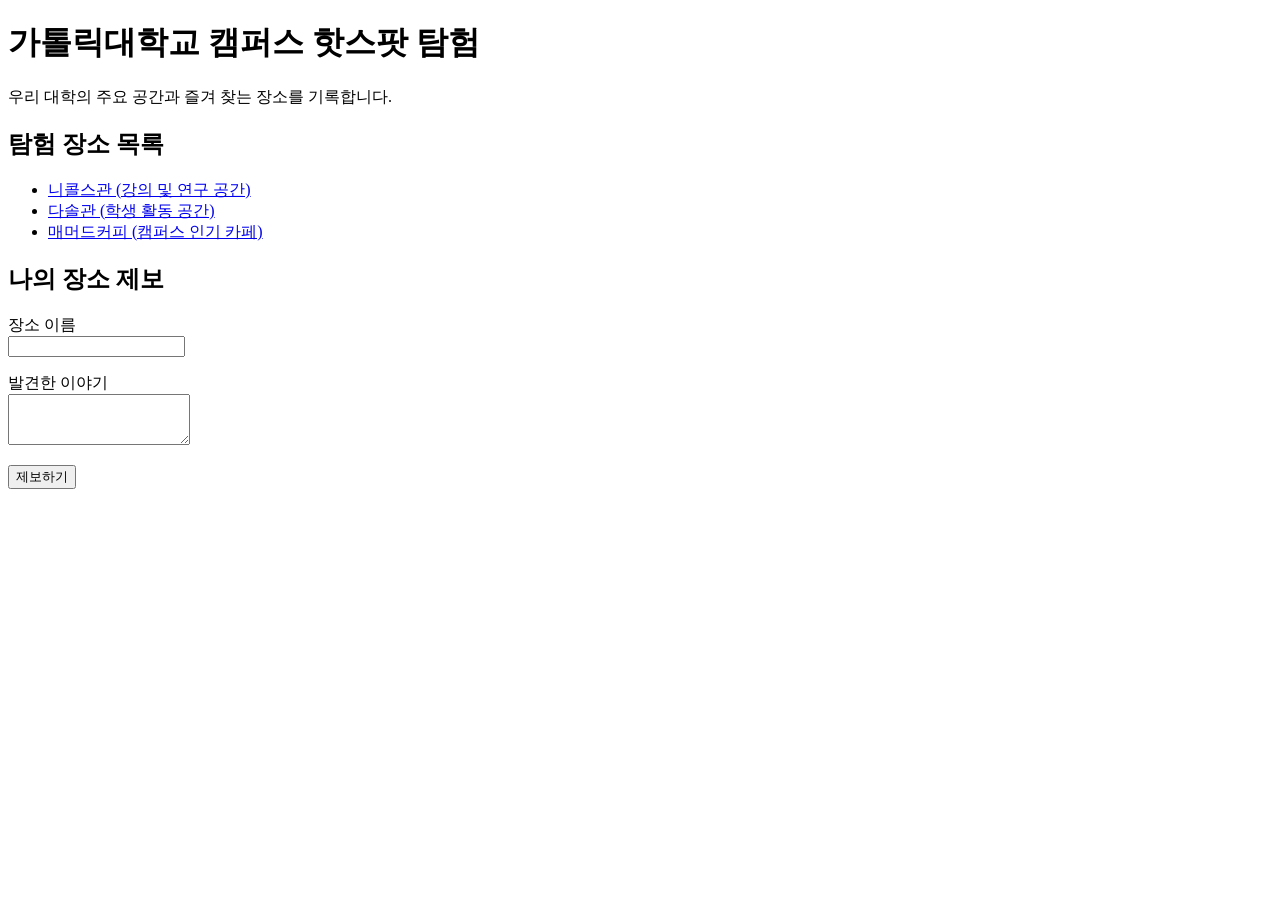
==== index.html @ 306f5da5 "first commit" ====
<!doctype html>
<html lang="ko">
<head>
  <meta charset="utf-8">
  <meta name="viewport" content="width=device-width, initial-scale=1">
  <title>가톨릭대학교 캠퍼스 핫스팟</title>
</head>
<body>
  <h1>가톨릭대학교 캠퍼스 핫스팟 탐험</h1>
  <p>우리 대학의 주요 공간과 즐겨 찾는 장소를 기록합니다.</p>
  
  <h2>탐험 장소 목록</h2>
  <ul>
    <li><a href="nichols.html">니콜스관 (강의 및 연구 공간)</a></li>
    <li><a href="dasol.html">다솔관 (학생 활동 공간)</a></li>
    <li><a href="mammoth.html">매머드커피 (캠퍼스 인기 카페)</a></li>
  </ul>

  <h2>나의 장소 제보</h2>
  <form action="#" method="get">
    <p>
      <label for="place">장소 이름</label><br>
      <input id="place" name="place" required>
    </p>
    <p>
      <label for="story">발견한 이야기</label><br>
      <textarea id="story" name="story" rows="3"></textarea>
    </p>
    <button type="submit">제보하기</button>
  </form>
</body>
</html>
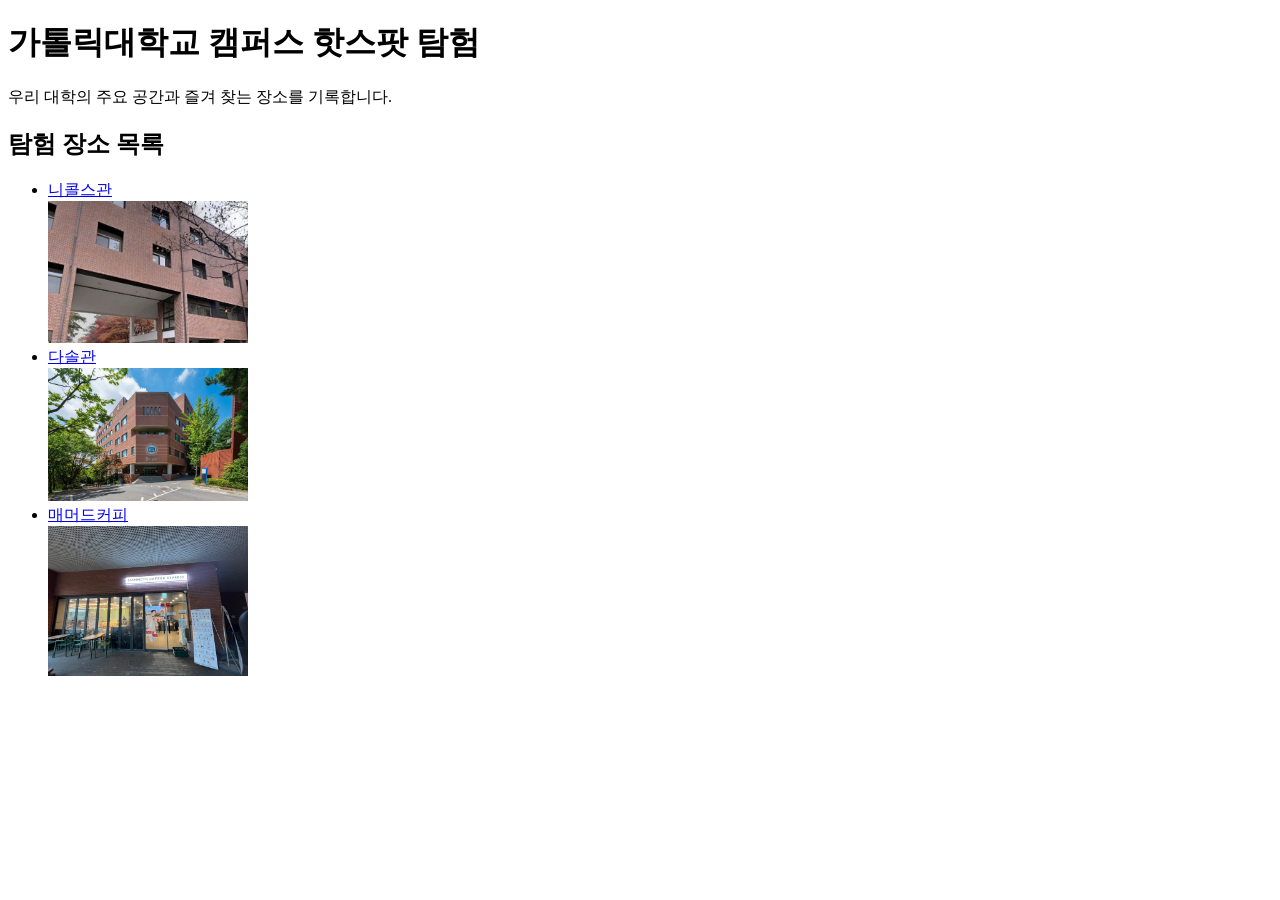
==== commit 7f2dc374: "add html files and campus images" ====
--- a/index.html
+++ b/index.html
@@ -11,22 +11,18 @@
   
   <h2>탐험 장소 목록</h2>
   <ul>
-    <li><a href="nichols.html">니콜스관 (강의 및 연구 공간)</a></li>
-    <li><a href="dasol.html">다솔관 (학생 활동 공간)</a></li>
-    <li><a href="mammoth.html">매머드커피 (캠퍼스 인기 카페)</a></li>
+    <li>
+      <a href="nichols.html">니콜스관</a><br>
+      <img src="images/nichols.jpg" alt="니콜스관 전경" width="200">
+    </li>
+    <li>
+      <a href="dasol.html">다솔관</a><br>
+      <img src="images/dasol.jpg" alt="다솔관 건물" width="200">
+    </li>
+    <li>
+      <a href="mammoth.html">매머드커피</a><br>
+      <img src="images/mammoth.jpg" alt="매머드커피 매장" width="200">
+    </li>
   </ul>
-
-  <h2>나의 장소 제보</h2>
-  <form action="#" method="get">
-    <p>
-      <label for="place">장소 이름</label><br>
-      <input id="place" name="place" required>
-    </p>
-    <p>
-      <label for="story">발견한 이야기</label><br>
-      <textarea id="story" name="story" rows="3"></textarea>
-    </p>
-    <button type="submit">제보하기</button>
-  </form>
 </body>
 </html>
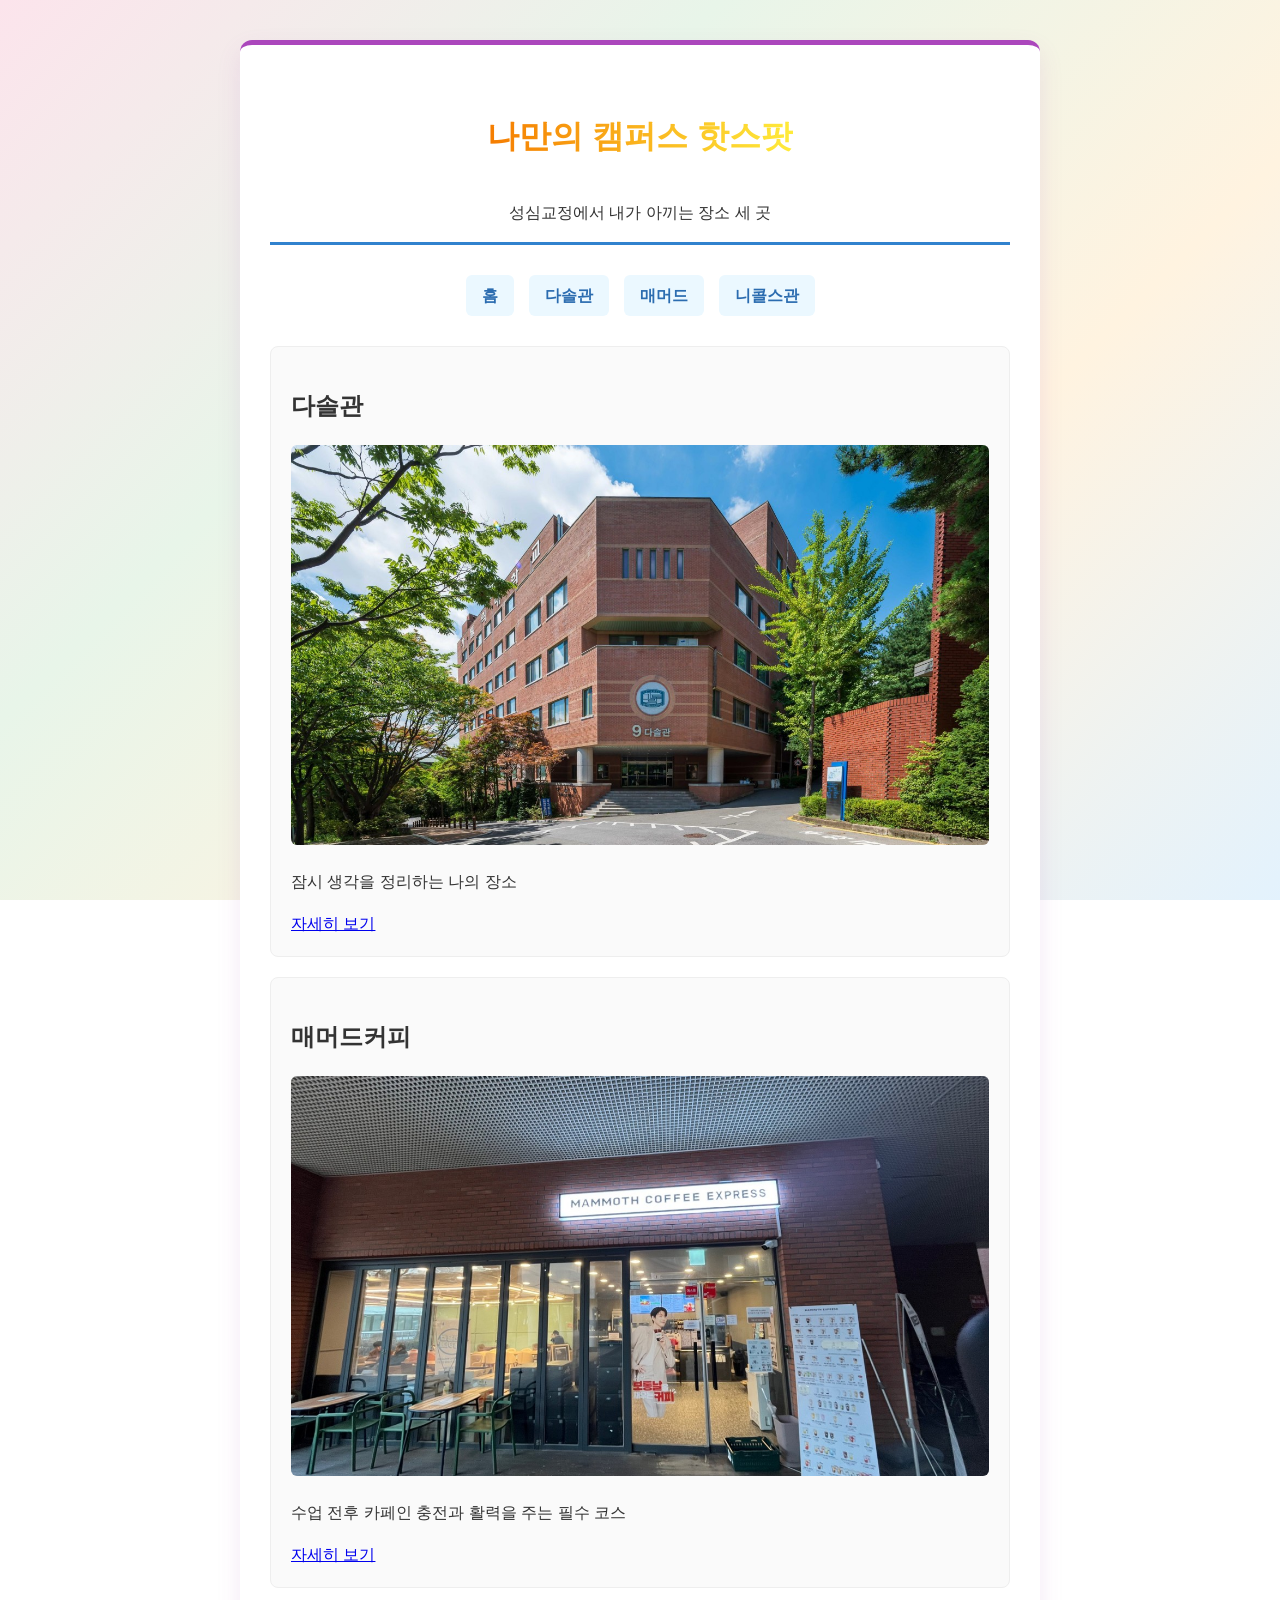
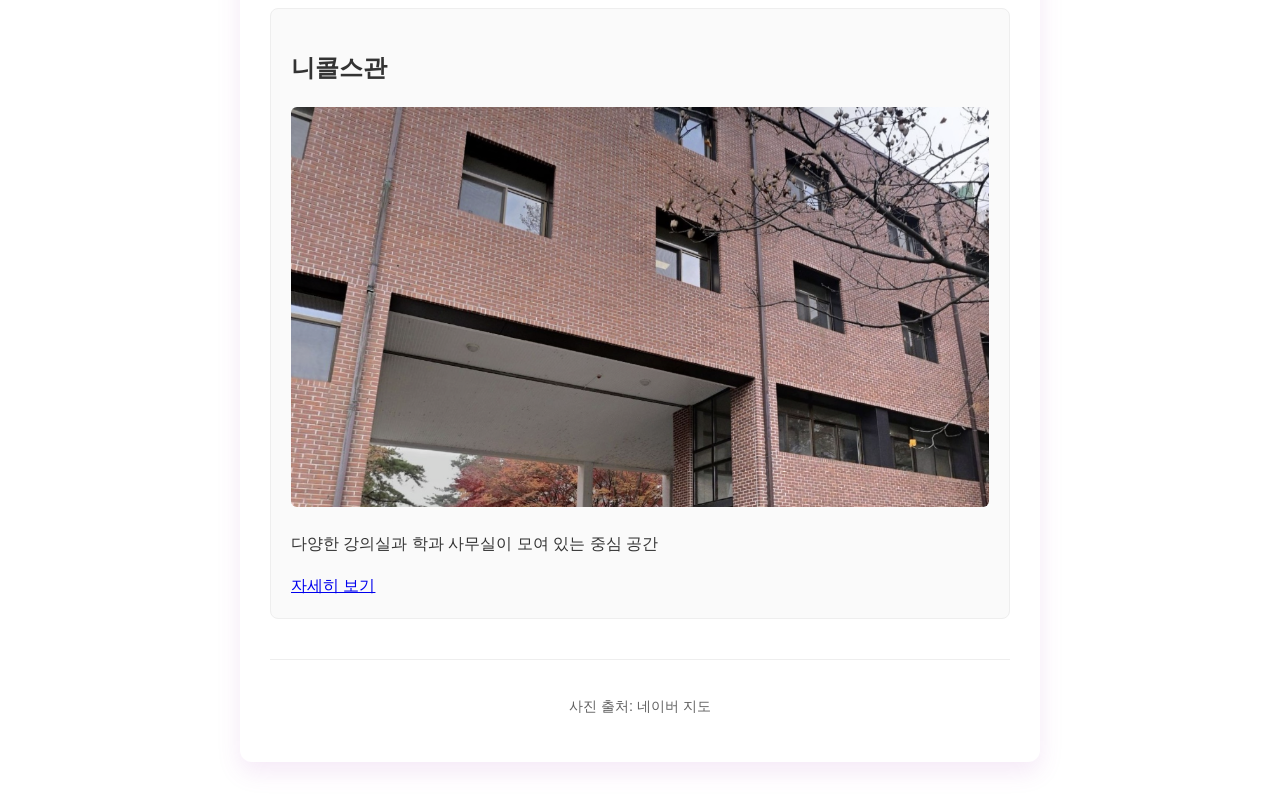
==== commit ffad9dc7: "3주차 과제: 네 페이지, 네 가지 분위기 구현 및 반응형 스타일 적용" ====
--- a/index.html
+++ b/index.html
@@ -1,28 +1,46 @@
-<!doctype html>
+<!DOCTYPE html>
 <html lang="ko">
 <head>
-  <meta charset="utf-8">
-  <meta name="viewport" content="width=device-width, initial-scale=1">
-  <title>가톨릭대학교 캠퍼스 핫스팟</title>
+    <meta charset="utf-8">
+    <meta name="viewport" content="width=device-width, initial-scale=1">
+    <title>나만의 캠퍼스 핫스팟</title>
+    <link rel="stylesheet" href="styles.css">
 </head>
-<body>
-  <h1>가톨릭대학교 캠퍼스 핫스팟 탐험</h1>
-  <p>우리 대학의 주요 공간과 즐겨 찾는 장소를 기록합니다.</p>
-  
-  <h2>탐험 장소 목록</h2>
-  <ul>
-    <li>
-      <a href="nichols.html">니콜스관</a><br>
-      <img src="images/nichols.jpg" alt="니콜스관 전경" width="200">
-    </li>
-    <li>
-      <a href="dasol.html">다솔관</a><br>
-      <img src="images/dasol.jpg" alt="다솔관 건물" width="200">
-    </li>
-    <li>
-      <a href="mammoth.html">매머드커피</a><br>
-      <img src="images/mammoth.jpg" alt="매머드커피 매장" width="200">
-    </li>
-  </ul>
+<body class="page-home">
+    <div class="page">
+        <header>
+            <h1>나만의 캠퍼스 핫스팟</h1>
+            <p>성심교정에서 내가 아끼는 장소 세 곳</p>
+        </header>
+        <nav>
+            <a href="index.html">홈</a>
+            <a href="dasol.html">다솔관</a>
+            <a href="mammoth.html">매머드</a>
+            <a href="nichols.html">니콜스관</a>
+        </nav>
+        <main>
+            <article class="place-card">
+                <h2>다솔관</h2>
+                <img src="images/dasol.jpg" alt="다솔관 풍경">
+                <p>잠시 생각을 정리하는 나의 장소</p>
+                <a href="dasol.html">자세히 보기</a>
+            </article>
+            <article class="place-card">
+                <h2>매머드커피</h2>
+                <img src="images/mammoth.jpg" alt="매머드커피 매장 전경">
+                <p>수업 전후 카페인 충전과 활력을 주는 필수 코스</p>
+                <a href="mammoth.html">자세히 보기</a>
+            </article>
+            <article class="place-card">
+                <h2>니콜스관</h2>
+                <img src="images/nichols.jpg" alt="니콜스관 전경">
+                <p>다양한 강의실과 학과 사무실이 모여 있는 중심 공간</p>
+                <a href="nichols.html">자세히 보기</a>
+            </article>
+        </main>
+        <footer>
+            <p>사진 출처: 네이버 지도</p>
+        </footer>
+    </div>
 </body>
 </html>
--- a/styles.css
+++ b/styles.css
@@ -0,0 +1,322 @@
+/* 공통 레이아웃 및 리셋 */
+* {
+    box-sizing: border-box;
+}
+
+body {
+    margin: 0;
+    font-family: 'Apple SD Gothic Neo', sans-serif;
+    line-height: 1.6;
+    background-color: #f4f6f9;
+    color: #333;
+}
+
+.page {
+    max-width: 800px;
+    margin: 40px auto;
+    background: #ffffff;
+    padding: 30px;
+    border-radius: 12px;
+    box-shadow: 0 4px 15px rgba(0, 0, 0, 0.05);
+}
+
+/* 헤더 영역 (처음으로 버튼 절대 위치 지정을 위해 relative 설정) */
+header {
+    text-align: center;
+    margin-bottom: 30px;
+    position: relative;
+    padding-top: 15px;
+}
+
+/* "처음으로" 버튼을 왼쪽 위로 이동 */
+header > a {
+    position: absolute;
+    top: 0;
+    left: 0;
+    font-size: 0.9rem;
+    padding: 6px 12px;
+    background-color: #f0f4f8;
+    border-radius: 6px;
+    text-decoration: none;
+    color: #4a5568;
+    transition: background 0.2s;
+}
+
+header > a:hover {
+    background-color: #e2e8f0;
+}
+
+nav {
+    display: flex;
+    justify-content: center;
+    gap: 15px;
+    margin-bottom: 30px;
+}
+
+nav a {
+    text-decoration: none;
+    font-weight: bold;
+    padding: 8px 16px;
+    border-radius: 6px;
+    transition: background 0.2s;
+}
+
+.place-card {
+    border: 1px solid #e1e4e8;
+    padding: 20px;
+    border-radius: 8px;
+    margin-bottom: 20px;
+}
+
+/* 이미지 크기 고정 및 상자 맞춤 설정 */
+.panel img, figure img, main img {
+    width: 100%;
+    max-height: 400px;
+    object-fit: cover;
+    border-radius: 6px;
+}
+
+.panel {
+    margin-bottom: 25px;
+    padding: 20px;
+    border-radius: 8px;
+    background: #fafbfc;
+}
+
+footer {
+    text-align: center;
+    margin-top: 40px;
+    font-size: 0.9rem;
+    color: #666;
+    border-top: 1px solid #eee;
+    padding-top: 20px;
+}
+
+/* ==========================
+   페이지별 네 가지 분위기 연출
+   ================---------- */
+
+/* 1. 홈 (모던하고 깔끔한 블루톤) */
+body.page-home header {
+    border-bottom: 3px solid #3182ce;
+}
+body.page-home nav a {
+    background-color: #ebf8ff;
+    color: #2b6cb0;
+}
+
+/* 2. 다솔관 (지적이고 차분한 네이비/그레이톤) */
+body.page-dasol {
+    background-color: #edf2f7;
+}
+body.page-dasol .page {
+    border-top: 5px solid #2d3748;
+}
+body.page-dasol nav a {
+    background-color: #e2e8f0;
+    color: #1a202c;
+}
+
+/* 3. 매머드커피 (활력 넘치는 오렌지/옐로우 여름톤) */
+body.page-mammoth {
+    background: linear-gradient(135deg, #e0f7fa 0%, #80deea 50%, #e0f7fa 100%);
+}
+body.page-mammoth .page {
+    border-top: 5px solid #ff9800;
+}
+body.page-mammoth header h1 {
+    background: linear-gradient(to right, #f57c00, #ffeb3b);
+    -webkit-background-clip: text;
+    -webkit-text-fill-color: transparent;
+    display: inline-block;
+}
+body.page-mammoth nav a {
+    background-color: #ffe0b2;
+    color: #e65100;
+}
+
+/* 4. 니콜스관 (안정감 있는 그린/브라운 랜드마크톤) */
+body.page-nichols {
+    background-color: #f0fff4;
+}
+body.page-nichols .page {
+    border-top: 5px solid #38a169;
+}
+body.page-nichols nav a {
+    background-color: #c6f6d5;
+    color: #22543d;
+}
+/* 다솔관 다크/진중한 톤 스타일 */
+body.page-dasol {
+    background-color: #1a202c; /* 어두운 네이비/그레이 배경 */
+    color: #e2e8f0;
+}
+body.page-dasol .page {
+    background-color: #2d3748; /* 본문 상자 배경도 어둡게 */
+    border-top: 5px solid #4a5568;
+    color: #f7fafc;
+}
+body.page-dasol header > a {
+    background-color: #4a5568;
+    color: #e2e8f0;
+}
+body.page-dasol header > a:hover {
+    background-color: #718096;
+}
+body.page-dasol .panel {
+    background: #1a202c;
+    border: 1px solid #4a5568;
+}
+body.page-dasol nav a {
+    background-color: #4a5568;
+    color: #e2e8f0;
+}
+body.page-dasol footer {
+    color: #a0aec0;
+    border-top-color: #4a5568;
+}
+/* 매머드커피 옵션 1: 청량한 여름 하늘과 레몬 톤 */
+body.page-mammoth {
+    background: linear-gradient(135deg, #e3f2fd 0%, #bbdefb 50%, #e1f5fe 100%);
+}
+body.page-mammoth .page {
+    background-color: #ffffff;
+    border-top: 5px solid #00bcd4; /* 시원한 아쿠아 블루 포인트 */
+    box-shadow: 0 10px 25px rgba(0, 188, 212, 0.15);
+}
+body.page-mammoth header h1 {
+    background: linear-gradient(to right, #0288d1, #ffb300); /* 블루 & 레몬 옐로우 그라데이션 */
+    -webkit-background-clip: text;
+    -webkit-text-fill-color: transparent;
+    display: inline-block;
+}
+body.page-mammoth .panel {
+    background: #f0f9ff;
+    border: 1px solid #bae6fd;
+}
+body.page-mammoth .panel h2 {
+    color: #0288d1;
+}
+body.page-mammoth .action {
+    background-color: #0288d1;
+    color: #ffffff;
+    border: none;
+}
+body.page-mammoth .action:hover {
+    background-color: #0369a1;
+}
+/* 모든 페이지의 메인 제목(h1)에 매머드커피와 같은 그라데이션 적용 */
+header h1 {
+    background: linear-gradient(to right, #f57c00, #ffeb3b);
+    -webkit-background-clip: text;
+    -webkit-text-fill-color: transparent;
+    display: inline-block;
+}
+/* 니콜스관 싱그러운 그린 랜드마크 톤 스타일 */
+body.page-nichols {
+    background-color: #e6f4ea; /* 은은하고 부드러운 연두/초록빛 배경 */
+    color: #202124;
+}
+body.page-nichols .page {
+    background-color: #ffffff;
+    border-top: 5px solid #137333; /* 묵직하고 안정감 있는 딥 그린 포인트 */
+    box-shadow: 0 10px 25px rgba(19, 115, 51, 0.12);
+}
+body.page-nichols header > a {
+    background-color: #ceead6;
+    color: #137333;
+}
+body.page-nichols header > a:hover {
+    background-color: #a8dab5;
+}
+body.page-nichols .panel {
+    background: #f1f8f4;
+    border: 1px solid #cce8d8;
+}
+body.page-nichols .panel h2 {
+    color: #137333;
+}
+body.page-nichols .action {
+    background-color: #137333;
+    color: #ffffff;
+    border: none;
+}
+body.page-nichols .action:hover {
+    background-color: #0d5224;
+}
+body.page-nichols nav a {
+    background-color: #ceead6;
+    color: #137333;
+}
+body.page-nichols footer {
+    color: #5f6368;
+    border-top-color: #e0e0e0;
+}
+/* 메인 페이지(index.html): 사계절을 아우르는 부드러운 그라데이션 톤 */
+body.page-home {
+    background: linear-gradient(135deg, #fce4ec 0%, #e8f5e9 33%, #fff3e0 66%, #e3f2fd 100%);
+    background-attachment: fixed;
+}
+body.page-home .page {
+    background-color: #ffffff;
+    border-top: 5px solid #ab47bc; /* 사계절을 상징하는 영롱한 퍼플/멀티 포인트 */
+    box-shadow: 0 10px 25px rgba(171, 71, 188, 0.12);
+}
+body.page-home header > a {
+    background-color: #f3e5f5;
+    color: #7b1fa2;
+}
+body.page-home header > a:hover {
+    background-color: #e1bee7;
+}
+body.page-home .place-card {
+    background: #fafafa;
+    border: 1px solid #eeeeee;
+    transition: transform 0.2s ease, box-shadow 0.2s ease;
+}
+body.page-home .place-card:hover {
+    transform: translateY(-3px);
+    box-shadow: 0 6px 15px rgba(0, 0, 0, 0.05);
+}
+body.page-home footer {
+    color: #616161;
+    border-top-color: #eeeeee;
+}
+/* 모바일 전용 반응형 @media 규칙 */
+@media (max-width: 600px) {
+    .page {
+        width: 95%;
+        margin: 15px auto;
+        padding: 15px;
+        border-radius: 8px;
+    }
+
+    header h1 {
+        font-size: 1.8rem;
+    }
+
+    header p {
+        font-size: 0.95rem;
+    }
+
+    nav {
+        flex-direction: column;
+        gap: 8px;
+    }
+
+    nav a {
+        display: block;
+        text-align: center;
+        padding: 10px;
+    }
+
+    .panel, .place-card {
+        padding: 15px;
+    }
+
+    header > a {
+        position: static;
+        display: inline-block;
+        margin-bottom: 10px;
+    }
+}
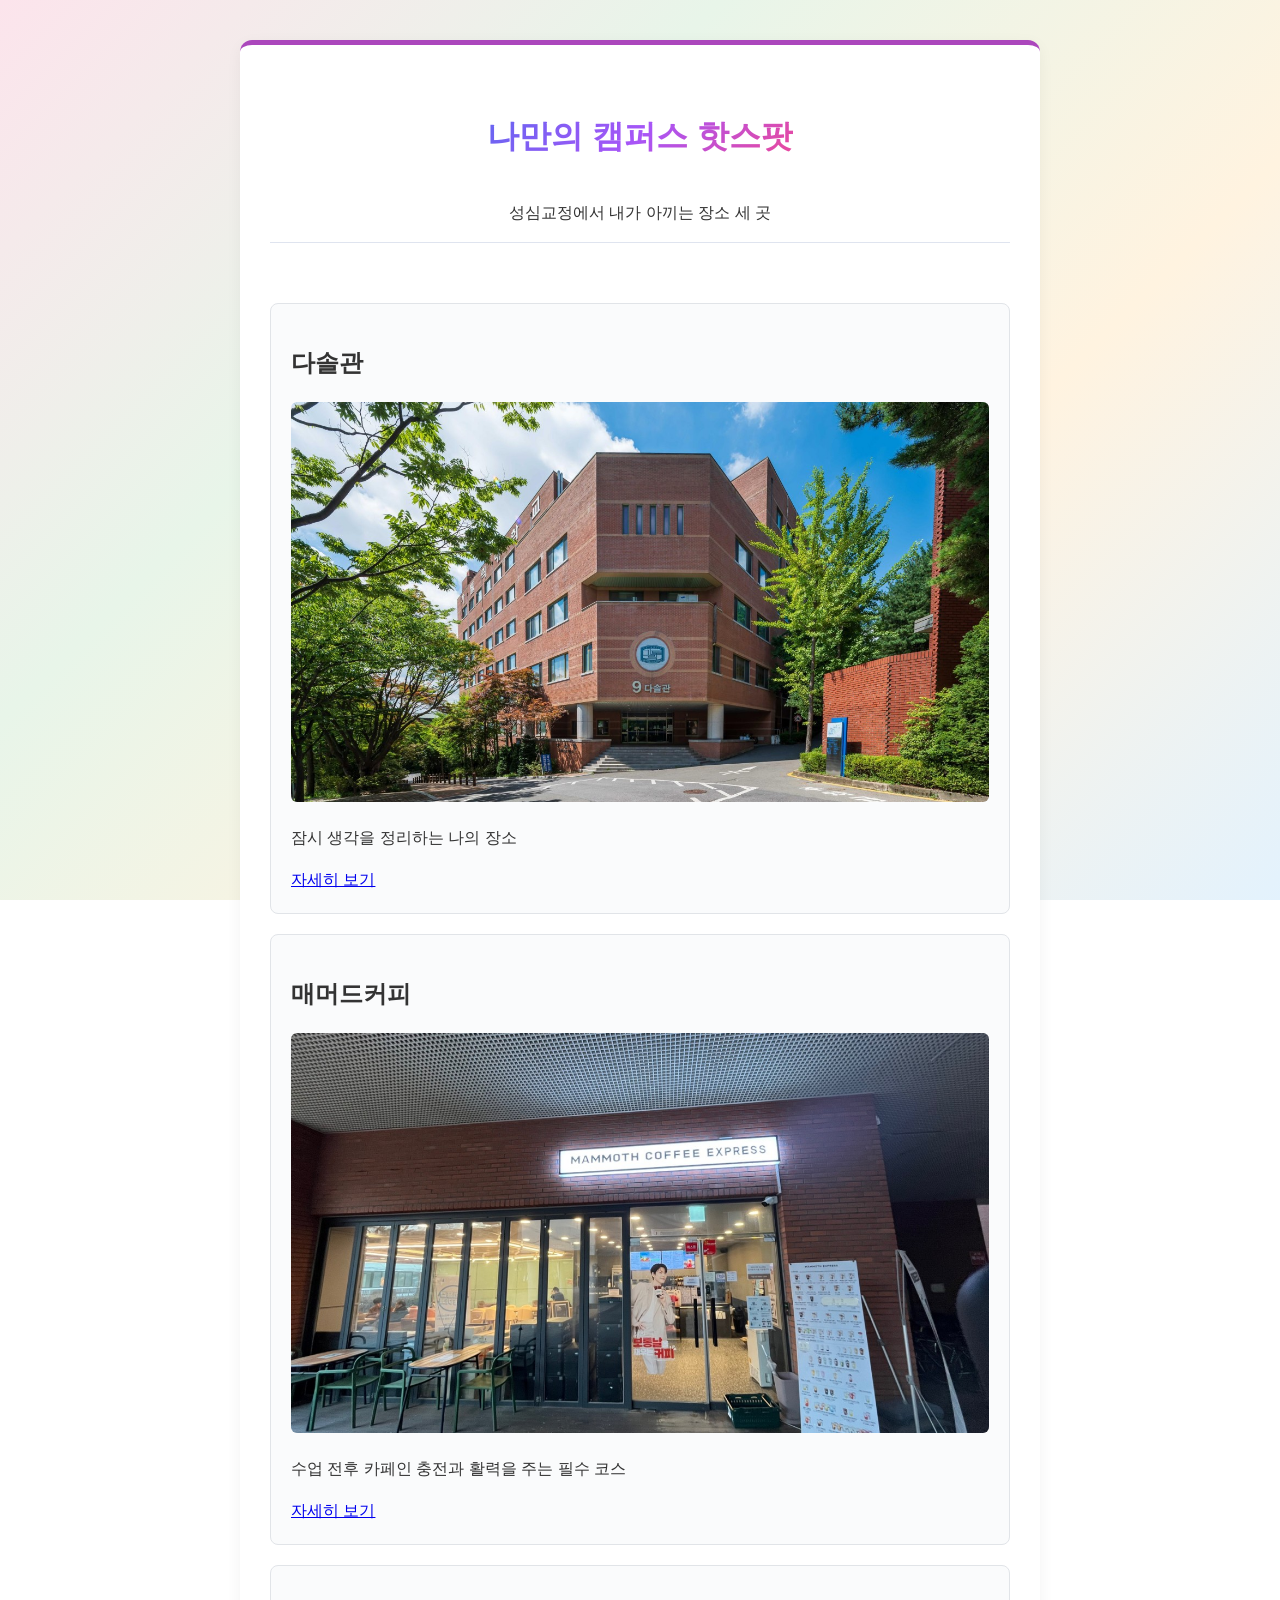
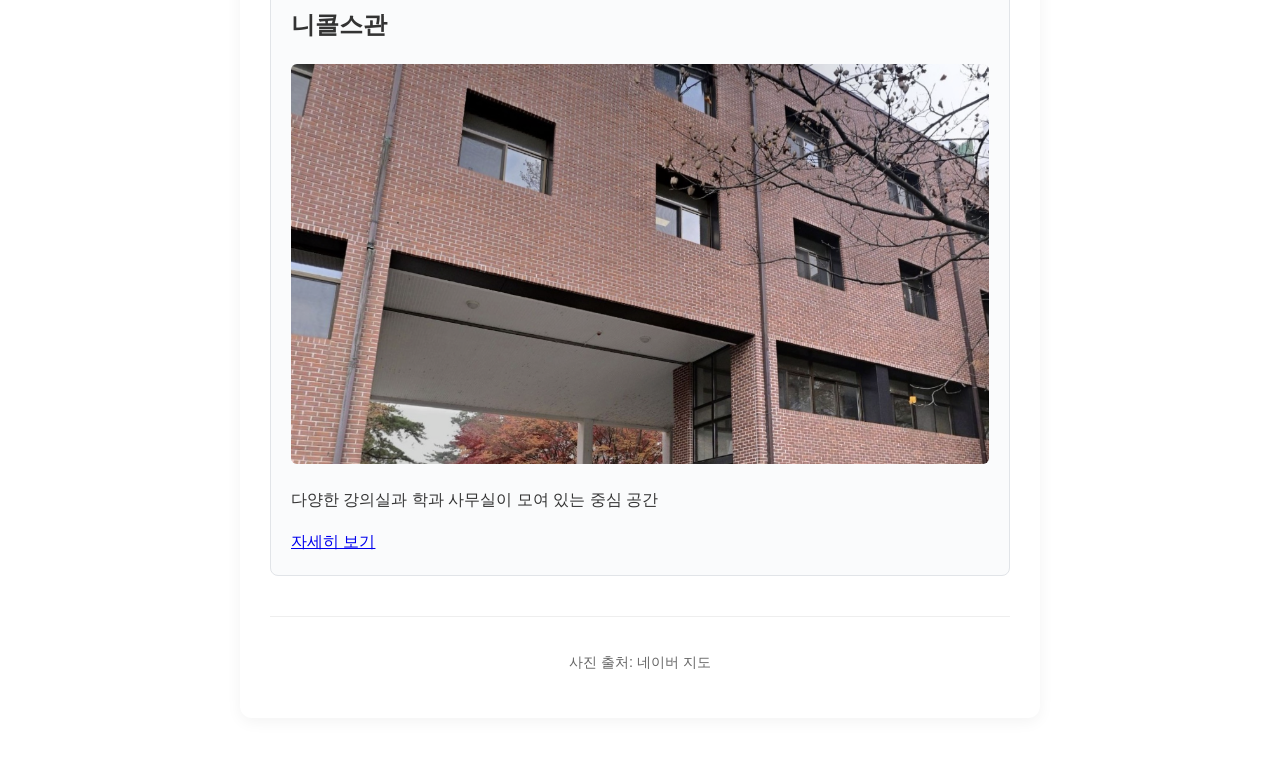
==== commit a04d93dc: "3주차 과제 최종 완료: 분위기 적용 및 모바일에서의 설정 완료" ====
--- a/index.html
+++ b/index.html
@@ -12,12 +12,10 @@
             <h1>나만의 캠퍼스 핫스팟</h1>
             <p>성심교정에서 내가 아끼는 장소 세 곳</p>
         </header>
-        <nav>
-            <a href="index.html">홈</a>
-            <a href="dasol.html">다솔관</a>
-            <a href="mammoth.html">매머드</a>
-            <a href="nichols.html">니콜스관</a>
-        </nav>
+
+        <!-- 인덱스 화면이므로 내비게이션 영역은 비워둠 -->
+        <nav></nav>
+
         <main>
             <article class="place-card">
                 <h2>다솔관</h2>
--- a/styles.css
+++ b/styles.css
@@ -1,50 +1,58 @@
-/* 공통 레이아웃 및 리셋 */
-* {
-    box-sizing: border-box;
-}
+/* ==========================
+   1. 공통 기본 및 레이아웃 스타일
+   ========================== */
+* { box-sizing: border-box; }
 
 body {
     margin: 0;
-    font-family: 'Apple SD Gothic Neo', sans-serif;
+    font-family: -apple-system, BlinkMacSystemFont, "Segoe UI", Roboto, "Helvetica Neue", Arial, sans-serif;
     line-height: 1.6;
     background-color: #f4f6f9;
-    color: #333;
+    color: #333333;
 }
 
 .page {
     max-width: 800px;
     margin: 40px auto;
-    background: #ffffff;
     padding: 30px;
+    background-color: #ffffff;
     border-radius: 12px;
     box-shadow: 0 4px 15px rgba(0, 0, 0, 0.05);
 }
 
-/* 헤더 영역 (처음으로 버튼 절대 위치 지정을 위해 relative 설정) */
 header {
     text-align: center;
     margin-bottom: 30px;
     position: relative;
     padding-top: 15px;
-}
-
-/* "처음으로" 버튼을 왼쪽 위로 이동 */
-header > a {
+    border-bottom: 1px solid #dfe4ef;
+}
+
+header h1 {
+    background: linear-gradient(135deg, #6366f1, #a855f7, #ec4899);
+    -webkit-background-clip: text;
+    -webkit-text-fill-color: transparent;
+    display: inline-block;
+}
+
+/* 데스크탑용 '처음으로' 버튼 */
+.desktop-home-btn {
     position: absolute;
     top: 0;
     left: 0;
-    font-size: 0.9rem;
-    padding: 6px 12px;
-    background-color: #f0f4f8;
+    padding: 8px 14px;
+    background-color: #a855f7;
+    color: #ffffff;
     border-radius: 6px;
     text-decoration: none;
-    color: #4a5568;
+    font-size: 14px;
+    font-weight: bold;
     transition: background 0.2s;
 }
-
-header > a:hover {
-    background-color: #e2e8f0;
-}
+.desktop-home-btn:hover { background-color: #9333ea; }
+
+/* 모바일 메뉴 (기본 숨김) */
+.mobile-menu-container { display: none; }
 
 nav {
     display: flex;
@@ -61,14 +69,22 @@
     transition: background 0.2s;
 }
 
+.panel, .place-card {
+    padding: 20px;
+    margin-bottom: 20px;
+    border-radius: 8px;
+    background-color: #fafbfc;
+    border: 1px solid #e1e4e8;
+}
+
 .place-card {
-    border: 1px solid #e1e4e8;
-    padding: 20px;
-    border-radius: 8px;
-    margin-bottom: 20px;
-}
-
-/* 이미지 크기 고정 및 상자 맞춤 설정 */
+    transition: transform 0.2s ease, box-shadow 0.2s ease;
+}
+.place-card:hover {
+    transform: translateY(-3px);
+    box-shadow: 0 6px 15px rgba(0, 0, 0, 0.05);
+}
+
 .panel img, figure img, main img {
     width: 100%;
     max-height: 400px;
@@ -76,228 +92,156 @@
     border-radius: 6px;
 }
 
-.panel {
-    margin-bottom: 25px;
-    padding: 20px;
-    border-radius: 8px;
-    background: #fafbfc;
-}
+.action {
+    display: inline-block;
+    padding: 0.8rem 1.4rem;
+    color: white;
+    text-decoration: none;
+    border-radius: 4px;
+    font-weight: bold;
+    background-color: #2b6cb0;
+}
+.action:hover { background-color: #2c5282; }
 
 footer {
     text-align: center;
     margin-top: 40px;
     font-size: 0.9rem;
+    padding-top: 20px;
+    border-top: 1px solid #eee;
     color: #666;
-    border-top: 1px solid #eee;
-    padding-top: 20px;
-}
+}
+
 
 /* ==========================
-   페이지별 네 가지 분위기 연출
-   ================---------- */
-
-/* 1. 홈 (모던하고 깔끔한 블루톤) */
-body.page-home header {
-    border-bottom: 3px solid #3182ce;
-}
-body.page-home nav a {
-    background-color: #ebf8ff;
-    color: #2b6cb0;
-}
-
-/* 2. 다솔관 (지적이고 차분한 네이비/그레이톤) */
-body.page-dasol {
-    background-color: #edf2f7;
-}
-body.page-dasol .page {
-    border-top: 5px solid #2d3748;
-}
-body.page-dasol nav a {
-    background-color: #e2e8f0;
-    color: #1a202c;
-}
-
-/* 3. 매머드커피 (활력 넘치는 오렌지/옐로우 여름톤) */
-body.page-mammoth {
-    background: linear-gradient(135deg, #e0f7fa 0%, #80deea 50%, #e0f7fa 100%);
-}
-body.page-mammoth .page {
-    border-top: 5px solid #ff9800;
-}
-body.page-mammoth header h1 {
-    background: linear-gradient(to right, #f57c00, #ffeb3b);
-    -webkit-background-clip: text;
-    -webkit-text-fill-color: transparent;
-    display: inline-block;
-}
-body.page-mammoth nav a {
-    background-color: #ffe0b2;
-    color: #e65100;
-}
-
-/* 4. 니콜스관 (안정감 있는 그린/브라운 랜드마크톤) */
-body.page-nichols {
-    background-color: #f0fff4;
-}
-body.page-nichols .page {
-    border-top: 5px solid #38a169;
-}
-body.page-nichols nav a {
-    background-color: #c6f6d5;
-    color: #22543d;
-}
-/* 다솔관 다크/진중한 톤 스타일 */
-body.page-dasol {
-    background-color: #1a202c; /* 어두운 네이비/그레이 배경 */
-    color: #e2e8f0;
-}
-body.page-dasol .page {
-    background-color: #2d3748; /* 본문 상자 배경도 어둡게 */
-    border-top: 5px solid #4a5568;
-    color: #f7fafc;
-}
-body.page-dasol header > a {
-    background-color: #4a5568;
-    color: #e2e8f0;
-}
-body.page-dasol header > a:hover {
-    background-color: #718096;
-}
-body.page-dasol .panel {
-    background: #1a202c;
-    border: 1px solid #4a5568;
-}
-body.page-dasol nav a {
-    background-color: #4a5568;
-    color: #e2e8f0;
-}
-body.page-dasol footer {
-    color: #a0aec0;
-    border-top-color: #4a5568;
-}
-/* 매머드커피 옵션 1: 청량한 여름 하늘과 레몬 톤 */
-body.page-mammoth {
-    background: linear-gradient(135deg, #e3f2fd 0%, #bbdefb 50%, #e1f5fe 100%);
-}
-body.page-mammoth .page {
-    background-color: #ffffff;
-    border-top: 5px solid #00bcd4; /* 시원한 아쿠아 블루 포인트 */
-    box-shadow: 0 10px 25px rgba(0, 188, 212, 0.15);
-}
-body.page-mammoth header h1 {
-    background: linear-gradient(to right, #0288d1, #ffb300); /* 블루 & 레몬 옐로우 그라데이션 */
-    -webkit-background-clip: text;
-    -webkit-text-fill-color: transparent;
-    display: inline-block;
-}
-body.page-mammoth .panel {
-    background: #f0f9ff;
-    border: 1px solid #bae6fd;
-}
-body.page-mammoth .panel h2 {
-    color: #0288d1;
-}
-body.page-mammoth .action {
-    background-color: #0288d1;
-    color: #ffffff;
-    border: none;
-}
-body.page-mammoth .action:hover {
-    background-color: #0369a1;
-}
-/* 모든 페이지의 메인 제목(h1)에 매머드커피와 같은 그라데이션 적용 */
-header h1 {
-    background: linear-gradient(to right, #f57c00, #ffeb3b);
-    -webkit-background-clip: text;
-    -webkit-text-fill-color: transparent;
-    display: inline-block;
-}
-/* 니콜스관 싱그러운 그린 랜드마크 톤 스타일 */
-body.page-nichols {
-    background-color: #e6f4ea; /* 은은하고 부드러운 연두/초록빛 배경 */
-    color: #202124;
-}
-body.page-nichols .page {
-    background-color: #ffffff;
-    border-top: 5px solid #137333; /* 묵직하고 안정감 있는 딥 그린 포인트 */
-    box-shadow: 0 10px 25px rgba(19, 115, 51, 0.12);
-}
-body.page-nichols header > a {
-    background-color: #ceead6;
-    color: #137333;
-}
-body.page-nichols header > a:hover {
-    background-color: #a8dab5;
-}
-body.page-nichols .panel {
-    background: #f1f8f4;
-    border: 1px solid #cce8d8;
-}
-body.page-nichols .panel h2 {
-    color: #137333;
-}
-body.page-nichols .action {
-    background-color: #137333;
-    color: #ffffff;
-    border: none;
-}
-body.page-nichols .action:hover {
-    background-color: #0d5224;
-}
-body.page-nichols nav a {
-    background-color: #ceead6;
-    color: #137333;
-}
-body.page-nichols footer {
-    color: #5f6368;
-    border-top-color: #e0e0e0;
-}
-/* 메인 페이지(index.html): 사계절을 아우르는 부드러운 그라데이션 톤 */
+   2. 페이지별 네 가지 분위기 (테마)
+   ========================== */
 body.page-home {
     background: linear-gradient(135deg, #fce4ec 0%, #e8f5e9 33%, #fff3e0 66%, #e3f2fd 100%);
     background-attachment: fixed;
 }
-body.page-home .page {
-    background-color: #ffffff;
-    border-top: 5px solid #ab47bc; /* 사계절을 상징하는 영롱한 퍼플/멀티 포인트 */
-    box-shadow: 0 10px 25px rgba(171, 71, 188, 0.12);
-}
-body.page-home header > a {
-    background-color: #f3e5f5;
-    color: #7b1fa2;
-}
-body.page-home header > a:hover {
-    background-color: #e1bee7;
-}
-body.page-home .place-card {
-    background: #fafafa;
-    border: 1px solid #eeeeee;
-    transition: transform 0.2s ease, box-shadow 0.2s ease;
-}
-body.page-home .place-card:hover {
-    transform: translateY(-3px);
-    box-shadow: 0 6px 15px rgba(0, 0, 0, 0.05);
-}
-body.page-home footer {
-    color: #616161;
-    border-top-color: #eeeeee;
-}
-/* 모바일 전용 반응형 @media 규칙 */
-@media (max-width: 600px) {
+body.page-home .page { border-top: 5px solid #ab47bc; }
+body.page-home nav a { background-color: #f3e5f5; color: #7b1fa2; }
+
+body.page-dasol {
+    background-color: #1a202c;
+    color: #e2e8f0;
+}
+body.page-dasol .page {
+    background-color: #2d3748;
+    border-top: 5px solid #4a5568;
+    color: #f7fafc;
+}
+body.page-dasol .desktop-home-btn { background-color: #4a5568; color: #e2e8f0; }
+body.page-dasol .desktop-home-btn:hover { background-color: #718096; }
+body.page-dasol .panel, body.page-dasol .place-card { background: #1a202c; border-color: #4a5568; }
+body.page-dasol nav a { background-color: #4a5568; color: #e2e8f0; }
+body.page-dasol footer { color: #a0aec0; border-top-color: #4a5568; }
+
+body.page-mammoth {
+    background: linear-gradient(135deg, #e0f2fe, #bae6fd, #7dd3fc);
+    background-attachment: fixed;
+    min-height: 100vh;
+}
+body.page-mammoth .page { border-top: 5px solid #00bcd4; }
+body.page-mammoth .desktop-home-btn { background-color: #0288d1; color: #fff; }
+body.page-mammoth .desktop-home-btn:hover { background-color: #0369a1; }
+body.page-mammoth .panel, body.page-mammoth .place-card { 
+    background-color: rgba(255, 255, 255, 0.9); 
+    backdrop-filter: blur(5px); 
+    border-color: #bae6fd; 
+}
+body.page-mammoth nav a { background-color: #e0f7fa; color: #00838f; }
+body.page-mammoth .action { background-color: #0288d1; }
+body.page-mammoth .action:hover { background-color: #0369a1; }
+
+body.page-nichols { background-color: #e6f4ea; }
+body.page-nichols .page { border-top: 5px solid #137333; }
+body.page-nichols .desktop-home-btn { background-color: #ceead6; color: #137333; }
+body.page-nichols .desktop-home-btn:hover { background-color: #a8dab5; }
+body.page-nichols .panel { background: #f1f8f4; border-color: #cce8d8; }
+body.page-nichols nav a { background-color: #ceead6; color: #137333; }
+body.page-nichols .action { background-color: #137333; }
+body.page-nichols .action:hover { background-color: #0d5224; }
+
+
+/* ==========================
+   3. 모바일 반응형 디자인 (600px 이하)
+   ========================== */
+@media screen and (max-width: 600px) {
     .page {
         width: 95%;
         margin: 15px auto;
         padding: 15px;
-        border-radius: 8px;
-    }
-
-    header h1 {
-        font-size: 1.8rem;
-    }
-
-    header p {
-        font-size: 0.95rem;
-    }
+        box-shadow: none;
+    }
+
+    header {
+        padding-top: 0;
+        text-align: left;
+    }
+
+    .desktop-home-btn { display: none !important; }
+
+    .mobile-menu-container {
+        display: block !important;
+        position: relative;
+        margin-bottom: 15px;
+    }
+
+    .hamburger-box {
+        width: 32px;
+        height: 26px;
+        cursor: pointer;
+        display: flex;
+        flex-direction: column;
+        justify-content: space-between;
+        background: #ffffff;
+        border: 1px solid #d1d5db;
+        border-radius: 4px;
+        padding: 5px;
+    }
+
+    .hamburger-box span {
+        display: block;
+        height: 3px;
+        width: 100%;
+        background-color: #374151;
+        border-radius: 2px;
+    }
+
+    .mobile-dropdown {
+        display: none;
+        position: absolute;
+        top: 35px;
+        left: 0;
+        background-color: #ffffff;
+        border: 1px solid #d1d5db;
+        box-shadow: 0 4px 10px rgba(0, 0, 0, 0.1);
+        list-style: none;
+        padding: 0;
+        margin: 0;
+        width: 130px;
+        border-radius: 6px;
+        z-index: 100;
+    }
+
+    .mobile-dropdown li a {
+        display: block;
+        padding: 10px 14px;
+        text-decoration: none;
+        color: #1f2937;
+        font-size: 14px;
+        border-bottom: 1px solid #f3f4f6;
+    }
+
+    .mobile-dropdown li:last-child a { border-bottom: none; }
+    .mobile-dropdown li a:hover { background-color: #f3f4f6; color: #a855f7; }
+
+    .mobile-menu-container.active .mobile-dropdown { display: block !important; }
+
+    h1 { font-size: 1.6rem; }
+    h2 { font-size: 1.25rem; }
 
     nav {
         flex-direction: column;
@@ -312,11 +256,14 @@
 
     .panel, .place-card {
         padding: 15px;
-    }
-
-    header > a {
-        position: static;
-        display: inline-block;
-        margin-bottom: 10px;
+        margin: 1rem 0;
+    }
+
+    .action {
+        display: block;
+        width: 100%;
+        text-align: center;
+        padding: 0.9rem 0;
+        margin-top: 0.8rem;
     }
 }
